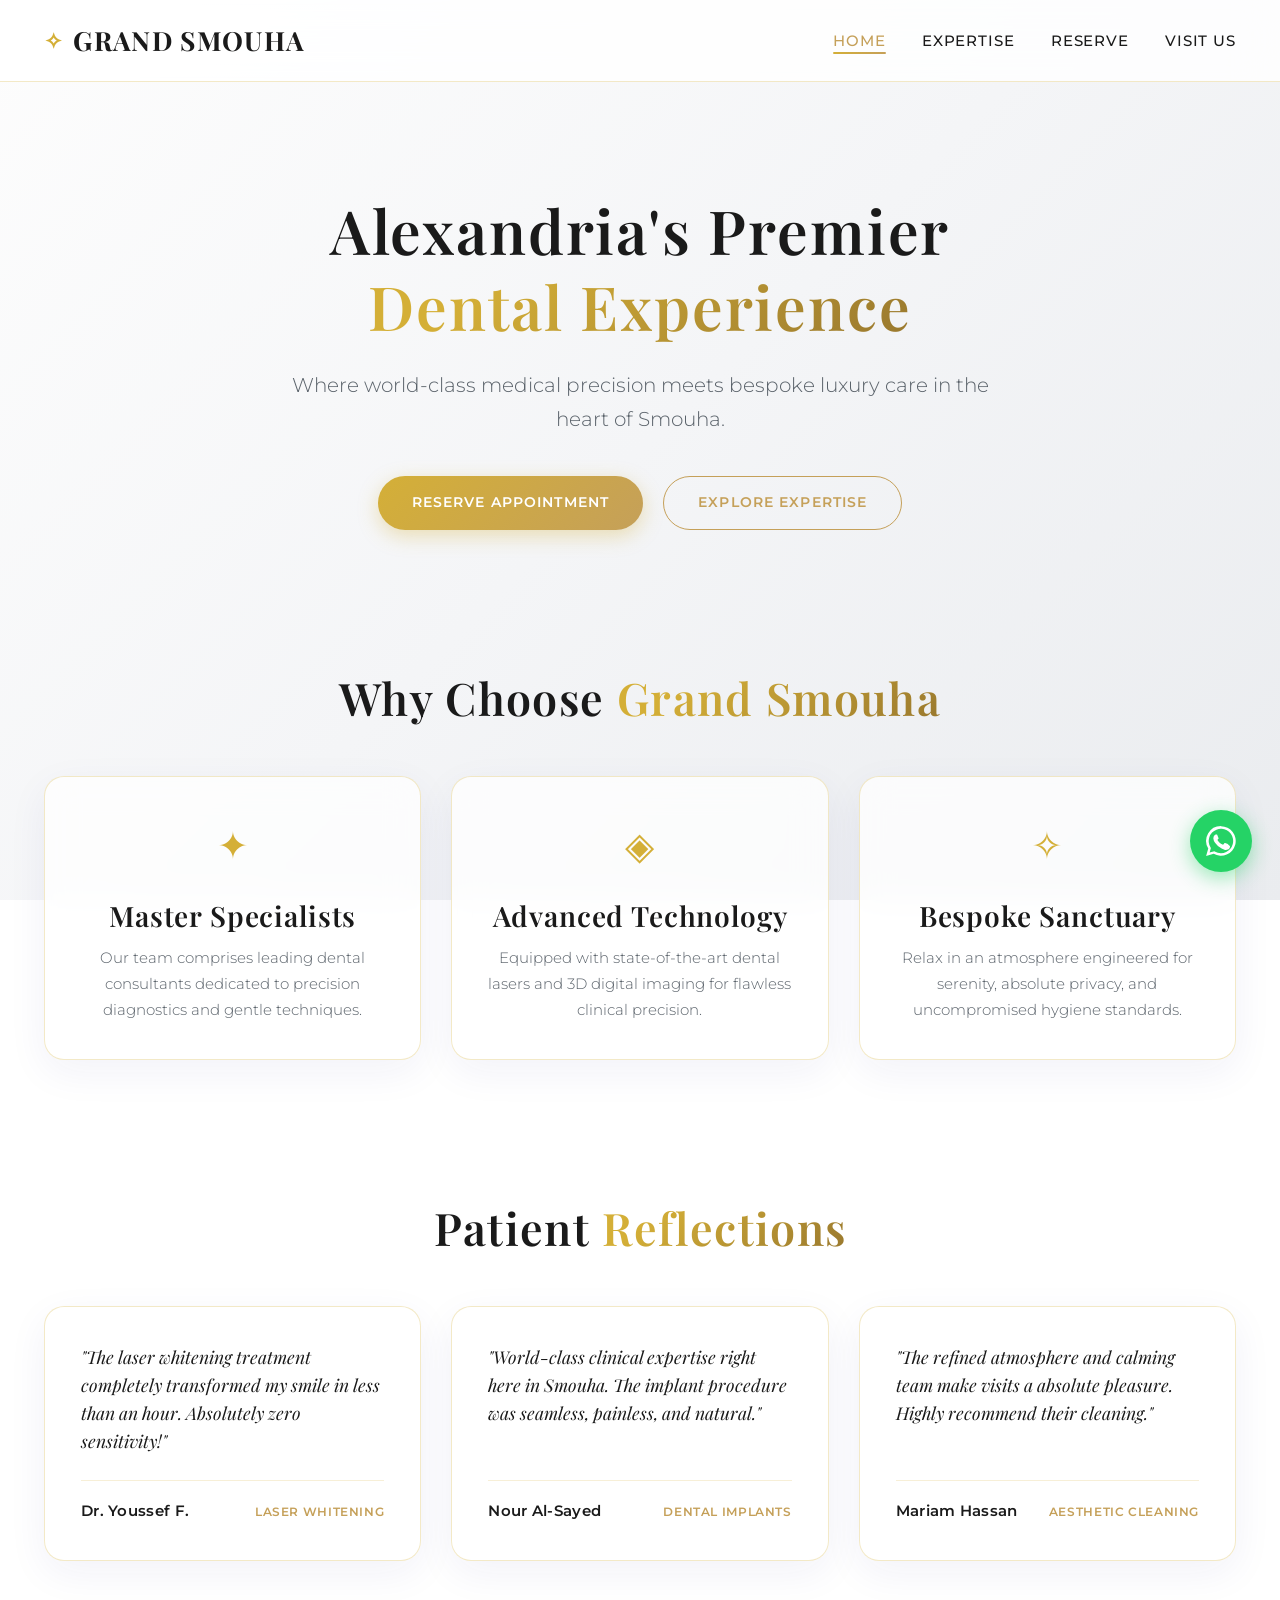
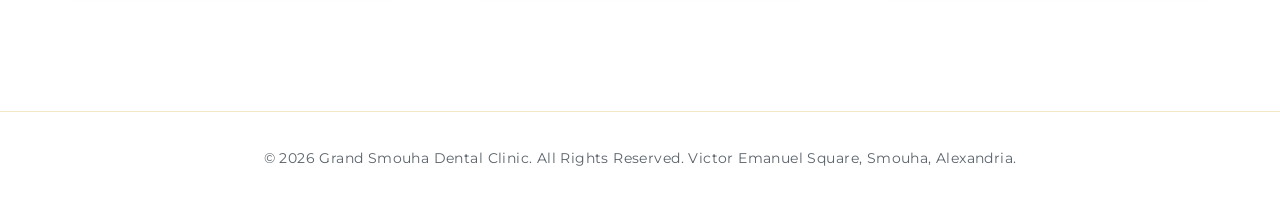
==== index.html @ 36caf109 "Add files via upload" ====
<!DOCTYPE html>
<html lang="en">
<head>
  <meta charset="UTF-8">
  <meta name="viewport" content="width=device-width, initial-scale=1.0">
  <title>Grand Smouha Dental Clinic | Luxury Dental Care Alexandria</title>
  <link rel="stylesheet" href="style.css">
</head>
<body>

  <!-- Navigation Header -->
  <header class="header">
    <div class="container nav-wrapper">
      <a href="index.html" class="logo">
        <span class="logo-sparkle">✧</span> Grand Smouha
      </a>
      
      <input type="checkbox" id="nav-toggle" class="nav-toggle">
      <label for="nav-toggle" class="nav-toggle-label">
        <span></span>
        <span></span>
        <span></span>
      </label>

      <nav>
        <ul class="nav-links">
          <li><a href="index.html" class="active">Home</a></li>
          <li><a href="services.html">Expertise</a></li>
          <li><a href="booking.html">Reserve</a></li>
          <li><a href="contact.html">Visit Us</a></li>
        </ul>
      </nav>
    </div>
  </header>

  <main>
    <!-- Hero Section -->
    <section class="hero">
      <div class="container hero-content">
        <h1>Alexandria's Premier <br><span class="gold-text">Dental Experience</span></h1>
        <p>Where world-class medical precision meets bespoke luxury care in the heart of Smouha.</p>
        <div class="hero-buttons">
          <a href="booking.html" class="btn btn-primary">Reserve Appointment</a>
          <a href="services.html" class="btn btn-outline">Explore Expertise</a>
        </div>
      </div>
    </section>

    <!-- Why Choose Us -->
    <section class="section">
      <div class="container">
        <h2 class="section-title">Why Choose <span class="gold-text">Grand Smouha</span></h2>
        <div class="grid-3">
          <div class="glass-card feature-card">
            <div class="feature-icon">✦</div>
            <h3>Master Specialists</h3>
            <p>Our team comprises leading dental consultants dedicated to precision diagnostics and gentle techniques.</p>
          </div>
          <div class="glass-card feature-card">
            <div class="feature-icon">◈</div>
            <h3>Advanced Technology</h3>
            <p>Equipped with state-of-the-art dental lasers and 3D digital imaging for flawless clinical precision.</p>
          </div>
          <div class="glass-card feature-card">
            <div class="feature-icon">✧</div>
            <h3>Bespoke Sanctuary</h3>
            <p>Relax in an atmosphere engineered for serenity, absolute privacy, and uncompromised hygiene standards.</p>
          </div>
        </div>
      </div>
    </section>

    <!-- Testimonials Section -->
    <section class="section">
      <div class="container">
        <h2 class="section-title">Patient <span class="gold-text">Reflections</span></h2>
        <div class="grid-3">
          <div class="glass-card testimonial-card">
            <p class="quote">"The laser whitening treatment completely transformed my smile in less than an hour. Absolutely zero sensitivity!"</p>
            <div class="patient-info">
              <span class="patient-name">Dr. Youssef F.</span>
              <span class="procedure-tag">Laser Whitening</span>
            </div>
          </div>
          <div class="glass-card testimonial-card">
            <p class="quote">"World-class clinical expertise right here in Smouha. The implant procedure was seamless, painless, and natural."</p>
            <div class="patient-info">
              <span class="patient-name">Nour Al-Sayed</span>
              <span class="procedure-tag">Dental Implants</span>
            </div>
          </div>
          <div class="glass-card testimonial-card">
            <p class="quote">"The refined atmosphere and calming team make visits a absolute pleasure. Highly recommend their cleaning."</p>
            <div class="patient-info">
              <span class="patient-name">Mariam Hassan</span>
              <span class="procedure-tag">Aesthetic Cleaning</span>
            </div>
          </div>
        </div>
      </div>
    </section>
  </main>

  <!-- Floating WhatsApp Widget -->
  <a href="https://wa.me/201111440043" class="whatsapp-widget" target="_blank" rel="noopener noreferrer" aria-label="Chat on WhatsApp">
    <svg class="whatsapp-icon" viewBox="0 0 32 32">
      <path d="M16 2a13.94 13.94 0 0 0-12 21.1L2 30l7.1-1.9A13.94 13.94 0 1 0 16 2zm0 25.5a11.5 11.5 0 0 1-5.9-1.6l-.4-.2-4.4 1.1 1.2-4.3-.3-.4a11.5 11.5 0 1 1 9.8 5.4zm6.3-8.6c-.3-.2-2-.9-2.3-1s-.6-.2-.8.2-.9 1.1-1.1 1.3-.4.2-.7 0a9.2 9.2 0 0 1-2.7-1.7 10.1 10.1 0 0 1-1.9-2.3c-.2-.3 0-.5.1-.7l.5-.6c.1-.2.2-.3.3-.5a.4.4 0 0 0 0-.4c-.1-.2-.8-2-1.1-2.7s-.6-.6-.8-.6h-.7a1.4 1.4 0 0 0-1 .5 4.3 4.3 0 0 0-1.3 3.2 7.5 7.5 0 0 0 1.6 4 17.2 17.2 0 0 0 6.6 5.8c.9.4 1.6.6 2.2.8a5.2 5.2 0 0 0 2.4.1 3.9 3.9 0 0 0 2.6-1.8 3.2 3.2 0 0 0 .2-1.8c-.1-.2-.4-.3-.7-.5z"/>
    </svg>
  </a>

  <!-- Footer -->
  <footer class="footer">
    <div class="container">
      <p>&copy; 2026 Grand Smouha Dental Clinic. All Rights Reserved. Victor Emanuel Square, Smouha, Alexandria.</p>
    </div>
  </footer>

</body>
</html>
---- style.css ----
/* ==========================================================================
   Grand Smouha Dental Clinic - Unified Upgraded Stylesheet
   Typography: Playfair Display (Luxury Serif) + Montserrat (Modern Sans-Serif)
   ========================================================================== */

@import url('https://fonts.googleapis.com/css2?family=Montserrat:wght@300;400;500;600;700&family=Playfair+Display:ital,wght@0,400;0,500;0,600;0,700;1,400&display=swap');

:root {
  --primary-gold: #c5a059;
  --gold-accent: #d4af37;
  --gold-light: #f4e8c1;
  --gold-gradient: linear-gradient(135deg, #d4af37 0%, #c5a059 100%);
  --gold-text-gradient: linear-gradient(135deg, #d4af37 20%, #99782e 100%);
  --bg-gradient: linear-gradient(135deg, #fdfdfd 0%, #f4f5f7 50%, #eaecef 100%);
  --glass-bg: rgba(255, 255, 255, 0.75);
  --glass-bg-hover: rgba(255, 255, 255, 0.92);
  --glass-border: rgba(212, 175, 55, 0.28);
  --glass-shadow: 0 12px 40px 0 rgba(31, 38, 135, 0.06);
  --text-dark: #1a1a1a;
  --text-muted: #5a626a;
  --text-light: #ffffff;
  --font-heading: 'Playfair Display', Georgia, serif;
  --font-body: 'Montserrat', -apple-system, BlinkMacSystemFont, sans-serif;
  --transition: all 0.35s cubic-bezier(0.16, 1, 0.3, 1);
}

* {
  margin: 0;
  padding: 0;
  box-sizing: border-box;
}

html {
  scroll-behavior: smooth;
}

body {
  background: var(--bg-gradient);
  background-attachment: fixed;
  color: var(--text-dark);
  font-family: var(--font-body);
  font-weight: 400;
  line-height: 1.7;
  min-height: 100vh;
  display: flex;
  flex-direction: column;
  overflow-x: hidden;
  -webkit-font-smoothing: antialiased;
}

/* --- Container & Layout --- */
.container {
  max-width: 1240px;
  margin: 0 auto;
  padding: 0 24px;
  width: 100%;
}

main {
  flex: 1;
}

/* --- Glassmorphism Card Component --- */
.glass-card {
  background: var(--glass-bg);
  backdrop-filter: blur(16px);
  -webkit-backdrop-filter: blur(16px);
  border: 1px solid var(--glass-border);
  border-radius: 20px;
  box-shadow: var(--glass-shadow);
  padding: 36px;
  transition: var(--transition);
}

.glass-card:hover {
  background: var(--glass-bg-hover);
  border-color: var(--gold-accent);
  transform: translateY(-6px);
  box-shadow: 0 18px 45px 0 rgba(212, 175, 55, 0.12);
}

/* --- Typography --- */
h1, h2, h3, h4 {
  font-family: var(--font-heading);
  color: var(--text-dark);
  font-weight: 600;
  letter-spacing: 0.03em;
  line-height: 1.25;
}

h1 {
  font-size: clamp(2.2rem, 4.5vw + 1rem, 3.8rem);
}

h2 {
  font-size: clamp(1.8rem, 3vw + 1rem, 2.8rem);
}

h3 {
  font-size: clamp(1.3rem, 1.5vw + 1rem, 1.75rem);
}

.gold-text {
  background: var(--gold-text-gradient);
  -webkit-background-clip: text;
  -webkit-text-fill-color: transparent;
  display: inline-block;
}

/* --- Navigation Header --- */
.header {
  position: sticky;
  top: 0;
  z-index: 1000;
  background: rgba(255, 255, 255, 0.82);
  backdrop-filter: blur(20px);
  -webkit-backdrop-filter: blur(20px);
  border-bottom: 1px solid var(--glass-border);
  padding: 18px 0;
  transition: var(--transition);
}

.nav-wrapper {
  display: flex;
  justify-content: space-between;
  align-items: center;
}

.logo {
  font-family: var(--font-heading);
  font-size: 1.65rem;
  font-weight: 700;
  text-decoration: none;
  color: var(--text-dark);
  display: flex;
  align-items: center;
  gap: 10px;
  letter-spacing: 0.05em;
  text-transform: uppercase;
}

.logo-sparkle {
  color: var(--gold-accent);
  font-size: 1.4rem;
}

.nav-links {
  display: flex;
  list-style: none;
  gap: 36px;
  align-items: center;
}

.nav-links a {
  text-decoration: none;
  color: var(--text-dark);
  font-family: var(--font-body);
  font-size: 0.92rem;
  font-weight: 500;
  letter-spacing: 0.06em;
  text-transform: uppercase;
  transition: var(--transition);
  position: relative;
  padding: 4px 0;
}

.nav-links a:hover,
.nav-links a.active {
  color: var(--primary-gold);
}

.nav-links a.active::after,
.nav-links a:hover::after {
  content: '';
  position: absolute;
  bottom: 0;
  left: 0;
  width: 100%;
  height: 2px;
  background: var(--gold-gradient);
  border-radius: 2px;
}

/* Mobile Nav Toggle (Pure CSS) */
.nav-toggle {
  display: none;
}

.nav-toggle-label {
  display: none;
  flex-direction: column;
  justify-content: space-between;
  width: 28px;
  height: 19px;
  cursor: pointer;
  z-index: 1001;
}

.nav-toggle-label span {
  height: 2px;
  width: 100%;
  background-color: var(--text-dark);
  border-radius: 2px;
  transition: var(--transition);
}

/* --- Buttons --- */
.btn {
  display: inline-flex;
  align-items: center;
  justify-content: center;
  padding: 14px 34px;
  border-radius: 50px;
  font-family: var(--font-body);
  font-size: 0.88rem;
  font-weight: 600;
  letter-spacing: 0.08em;
  text-transform: uppercase;
  text-decoration: none;
  cursor: pointer;
  border: none;
  transition: var(--transition);
  text-align: center;
}

.btn-primary {
  background: var(--gold-gradient);
  color: var(--text-light);
  box-shadow: 0 6px 20px rgba(212, 175, 55, 0.35);
}

.btn-primary:hover {
  box-shadow: 0 8px 25px rgba(212, 175, 55, 0.55);
  transform: translateY(-2px);
}

.btn-outline {
  background: transparent;
  color: var(--primary-gold);
  border: 1.5px solid var(--primary-gold);
}

.btn-outline:hover {
  background: var(--primary-gold);
  color: var(--text-light);
  transform: translateY(-2px);
}

/* --- Hero Section --- */
.hero {
  padding: 110px 0 70px;
  text-align: center;
}

.hero-content {
  max-width: 860px;
  margin: 0 auto;
}

.hero h1 {
  margin-bottom: 24px;
}

.hero p {
  font-size: clamp(1rem, 1.2vw + 0.8rem, 1.25rem);
  color: var(--text-muted);
  font-weight: 300;
  margin-bottom: 40px;
  max-width: 720px;
  margin-left: auto;
  margin-right: auto;
}

.hero-buttons {
  display: flex;
  justify-content: center;
  gap: 20px;
  flex-wrap: wrap;
}

/* --- Sections & Layout Grids --- */
.section {
  padding: 70px 0;
}

.section-title {
  text-align: center;
  margin-bottom: 50px;
}

.grid-3 {
  display: grid;
  grid-template-columns: repeat(auto-fit, minmax(310px, 1fr));
  gap: 30px;
}

.grid-2 {
  display: grid;
  grid-template-columns: repeat(auto-fit, minmax(380px, 1fr));
  gap: 35px;
}

/* --- Feature & Service Cards --- */
.feature-card {
  text-align: center;
}

.feature-icon {
  font-size: 2.4rem;
  color: var(--gold-accent);
  margin-bottom: 20px;
}

.feature-card h3 {
  margin-bottom: 12px;
}

.feature-card p {
  font-size: 0.95rem;
  color: var(--text-muted);
  font-weight: 300;
}

.service-badge {
  display: inline-block;
  padding: 6px 16px;
  background: rgba(212, 175, 55, 0.12);
  border: 1px solid rgba(212, 175, 55, 0.3);
  color: var(--primary-gold);
  font-size: 0.75rem;
  font-weight: 600;
  letter-spacing: 0.12em;
  text-transform: uppercase;
  border-radius: 30px;
  margin-bottom: 20px;
}

.service-card {
  display: flex;
  flex-direction: column;
  justify-content: space-between;
}

.service-card h3 {
  margin-bottom: 14px;
}

.service-card p {
  color: var(--text-muted);
  font-size: 0.95rem;
  font-weight: 300;
  margin-bottom: 28px;
}

/* --- Testimonials --- */
.testimonial-card {
  display: flex;
  flex-direction: column;
  justify-content: space-between;
}

.quote {
  font-family: var(--font-heading);
  font-style: italic;
  font-size: 1.1rem;
  color: var(--text-dark);
  margin-bottom: 25px;
  line-height: 1.6;
}

.patient-info {
  display: flex;
  align-items: center;
  justify-content: space-between;
  border-top: 1px solid rgba(212, 175, 55, 0.2);
  padding-top: 18px;
}

.patient-name {
  font-weight: 600;
  font-size: 0.92rem;
  letter-spacing: 0.02em;
}

.procedure-tag {
  font-size: 0.78rem;
  color: var(--primary-gold);
  font-weight: 600;
  letter-spacing: 0.05em;
  text-transform: uppercase;
}

/* --- Form Elements --- */
.form-group {
  margin-bottom: 24px;
}

.form-group label {
  display: block;
  margin-bottom: 8px;
  font-size: 0.85rem;
  font-weight: 600;
  letter-spacing: 0.05em;
  text-transform: uppercase;
  color: var(--text-dark);
}

.form-control {
  width: 100%;
  padding: 14px 18px;
  border-radius: 10px;
  border: 1px solid rgba(0, 0, 0, 0.12);
  background: rgba(255, 255, 255, 0.85);
  font-family: var(--font-body);
  font-size: 0.95rem;
  color: var(--text-dark);
  transition: var(--transition);
}

.form-control:focus {
  outline: none;
  border-color: var(--gold-accent);
  background: #ffffff;
  box-shadow: 0 0 0 4px rgba(212, 175, 55, 0.18);
}

/* --- Floating WhatsApp Widget --- */
.whatsapp-widget {
  position: fixed;
  bottom: 28px;
  right: 28px;
  width: 62px;
  height: 62px;
  background-color: #25d366;
  color: #fff;
  border-radius: 50%;
  display: flex;
  align-items: center;
  justify-content: center;
  box-shadow: 0 6px 20px rgba(37, 211, 102, 0.45);
  text-decoration: none;
  z-index: 9999;
  transition: var(--transition);
}

.whatsapp-widget:hover {
  transform: scale(1.1);
  box-shadow: 0 8px 25px rgba(37, 211, 102, 0.65);
}

.whatsapp-icon {
  width: 34px;
  height: 34px;
  fill: currentColor;
}

/* --- Footer --- */
.footer {
  background: rgba(255, 255, 255, 0.88);
  border-top: 1px solid var(--glass-border);
  padding: 35px 0;
  margin-top: 80px;
  text-align: center;
  color: var(--text-muted);
  font-size: 0.85rem;
  letter-spacing: 0.03em;
}

/* --- Responsive Layout Rules --- */
@media (max-width: 900px) {
  .nav-toggle-label {
    display: flex;
  }

  .nav-links {
    position: absolute;
    top: 100%;
    left: 0;
    right: 0;
    background: rgba(255, 255, 255, 0.96);
    backdrop-filter: blur(20px);
    -webkit-backdrop-filter: blur(20px);
    border-bottom: 1px solid var(--glass-border);
    flex-direction: column;
    padding: 25px 0;
    gap: 20px;
    max-height: 0;
    overflow: hidden;
    opacity: 0;
    transition: all 0.4s ease-in-out;
  }

  .nav-toggle:checked ~ .nav-links {
    max-height: 300px;
    opacity: 1;
  }

  .nav-toggle:checked ~ .nav-toggle-label span:nth-child(1) {
    transform: rotate(45deg) translate(5px, 6px);
  }
  .nav-toggle:checked ~ .nav-toggle-label span:nth-child(2) {
    opacity: 0;
  }
  .nav-toggle:checked ~ .nav-toggle-label span:nth-child(3) {
    transform: rotate(-45deg) translate(5px, -6px);
  }
}

@media (max-width: 768px) {
  .hero {
    padding: 80px 0 50px;
  }

  .grid-2, .grid-3 {
    grid-template-columns: 1fr;
  }

  .glass-card {
    padding: 28px 22px;
  }

  .hero-buttons {
    flex-direction: column;
    width: 100%;
  }

  .btn {
    width: 100%;
  }

  .whatsapp-widget {
    bottom: 20px;
    right: 20px;
    width: 54px;
    height: 54px;
  }

  .whatsapp-icon {
    width: 28px;
    height: 28px;
  }
}
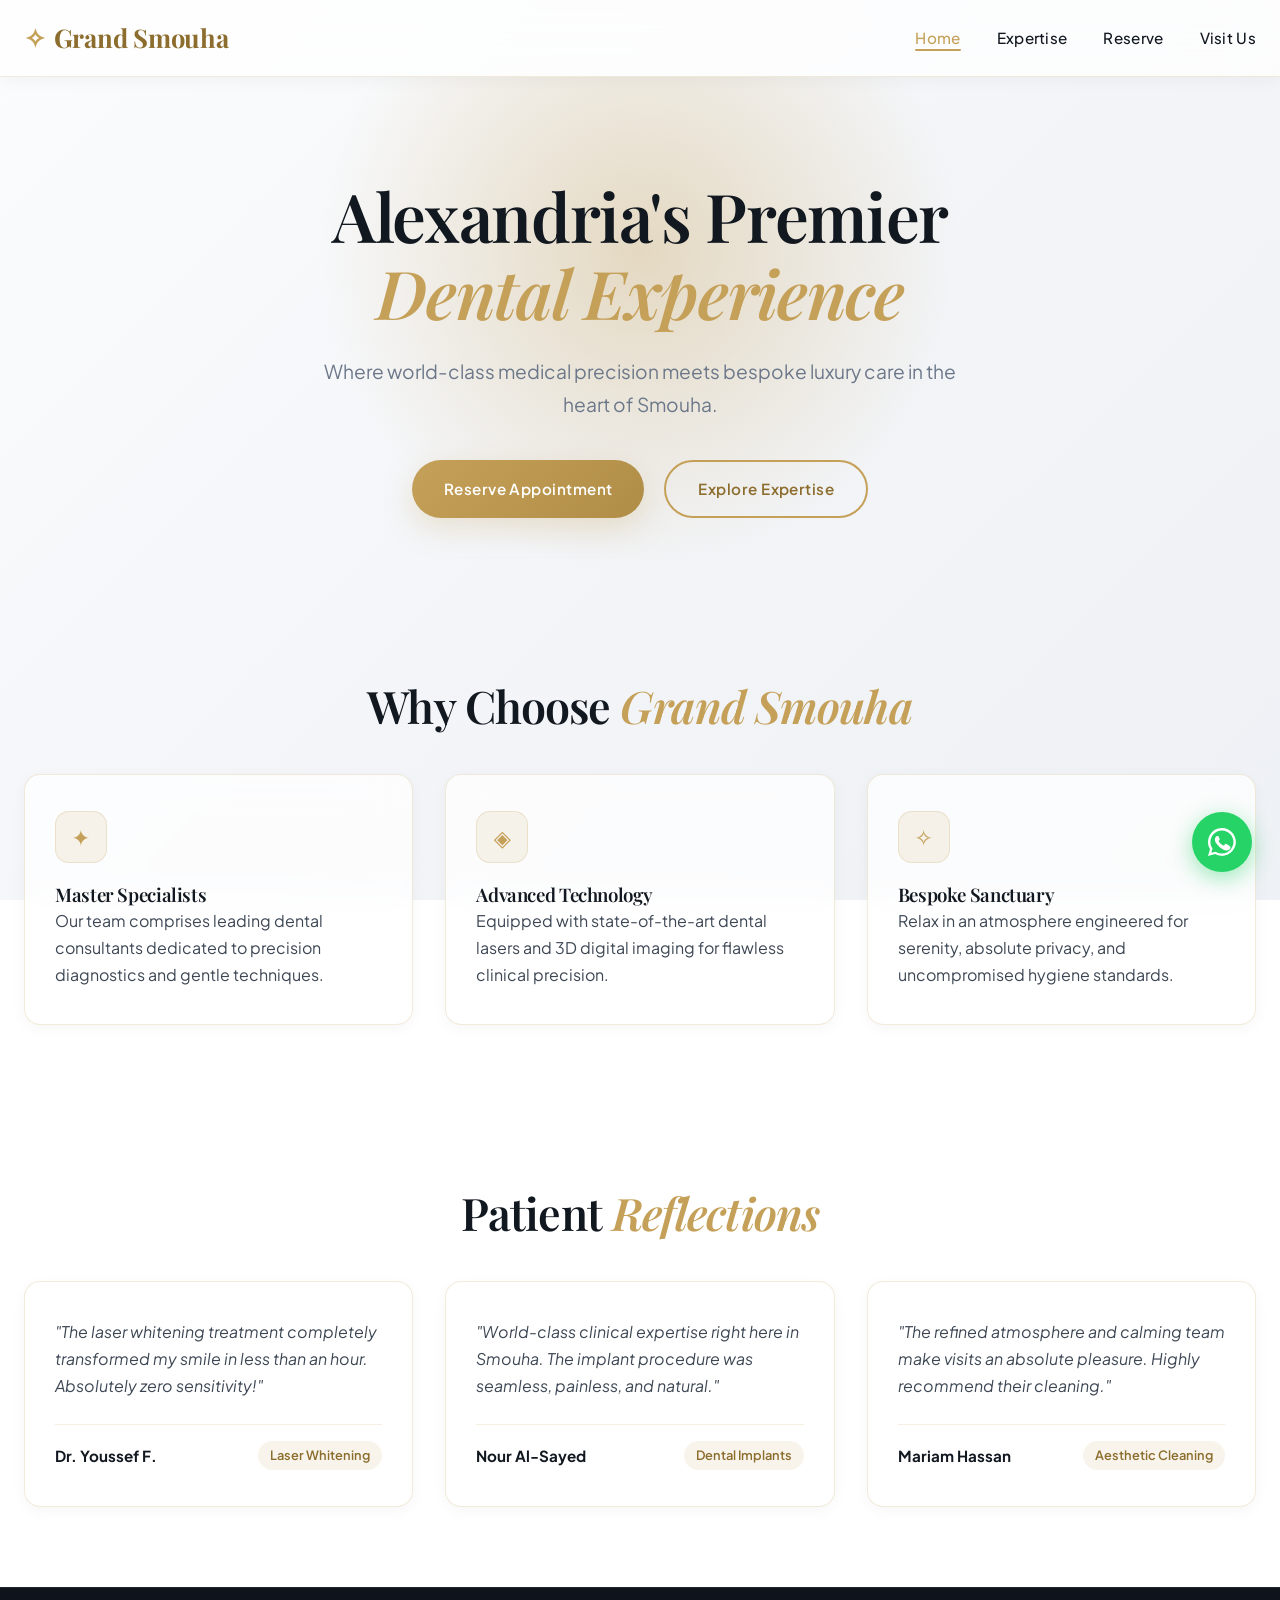
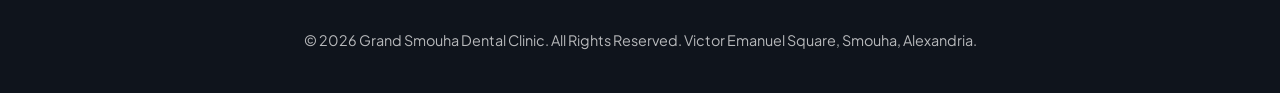
==== commit e34631a4: "Add files via upload" ====
--- a/index.html
+++ b/index.html
@@ -90,7 +90,7 @@
             </div>
           </div>
           <div class="glass-card testimonial-card">
-            <p class="quote">"The refined atmosphere and calming team make visits a absolute pleasure. Highly recommend their cleaning."</p>
+            <p class="quote">"The refined atmosphere and calming team make visits an absolute pleasure. Highly recommend their cleaning."</p>
             <div class="patient-info">
               <span class="patient-name">Mariam Hassan</span>
               <span class="procedure-tag">Aesthetic Cleaning</span>
--- a/style.css
+++ b/style.css
@@ -1,123 +1,149 @@
 /* ==========================================================================
-   Grand Smouha Dental Clinic - Unified Upgraded Stylesheet
-   Typography: Playfair Display (Luxury Serif) + Montserrat (Modern Sans-Serif)
+   Grand Smouha Dental Clinic - Complete Master Stylesheet
+   Luxury Glassmorphic Design System (Gold & Pearl White Theme)
    ========================================================================== */
 
-@import url('https://fonts.googleapis.com/css2?family=Montserrat:wght@300;400;500;600;700&family=Playfair+Display:ital,wght@0,400;0,500;0,600;0,700;1,400&display=swap');
-
+@import url('https://fonts.googleapis.com/css2?family=Plus+Jakarta+Sans:wght@300;400;500;600;700;800&family=Playfair+Display:ital,wght@0,500;0,600;0,700;1,400&display=swap');
+
+/* --- 1. CSS Custom Properties & Design Tokens --- */
 :root {
+  /* Color Palette */
   --primary-gold: #c5a059;
-  --gold-accent: #d4af37;
-  --gold-light: #f4e8c1;
-  --gold-gradient: linear-gradient(135deg, #d4af37 0%, #c5a059 100%);
-  --gold-text-gradient: linear-gradient(135deg, #d4af37 20%, #99782e 100%);
-  --bg-gradient: linear-gradient(135deg, #fdfdfd 0%, #f4f5f7 50%, #eaecef 100%);
+  --gold-light: #dfc285;
+  --gold-hover: #b08d46;
+  --dark-gold: #8c6d2e;
+  --gold-glow: rgba(197, 160, 89, 0.35);
+  
+  --bg-gradient: linear-gradient(135deg, #fbfcfd 0%, #f3f5f8 50%, #eef1f5 100%);
+  --bg-card: rgba(255, 255, 255, 0.72);
+  --bg-card-hover: rgba(255, 255, 255, 0.88);
   --glass-bg: rgba(255, 255, 255, 0.75);
-  --glass-bg-hover: rgba(255, 255, 255, 0.92);
-  --glass-border: rgba(212, 175, 55, 0.28);
-  --glass-shadow: 0 12px 40px 0 rgba(31, 38, 135, 0.06);
-  --text-dark: #1a1a1a;
-  --text-muted: #5a626a;
-  --text-light: #ffffff;
+  --glass-border: rgba(197, 160, 89, 0.22);
+  --glass-border-light: rgba(255, 255, 255, 0.6);
+  
+  --text-dark: #121820;
+  --text-body: #3d4754;
+  --text-muted: #6c788a;
+  --white: #ffffff;
+  
+  /* Typography */
   --font-heading: 'Playfair Display', Georgia, serif;
-  --font-body: 'Montserrat', -apple-system, BlinkMacSystemFont, sans-serif;
-  --transition: all 0.35s cubic-bezier(0.16, 1, 0.3, 1);
-}
-
-* {
+  --font-body: 'Plus Jakarta Sans', system-ui, -apple-system, sans-serif;
+  
+  /* Shadows & Elevations */
+  --shadow-sm: 0 4px 15px rgba(18, 24, 32, 0.04);
+  --shadow-md: 0 8px 30px rgba(18, 24, 32, 0.08);
+  --shadow-lg: 0 16px 45px rgba(18, 24, 32, 0.12);
+  --shadow-gold: 0 10px 30px rgba(197, 160, 89, 0.25);
+  
+  /* Layout & Animation Dynamics */
+  --border-radius-sm: 8px;
+  --border-radius-md: 16px;
+  --border-radius-lg: 24px;
+  --border-radius-full: 9999px;
+  --transition-fast: all 0.2s cubic-bezier(0.4, 0, 0.2, 1);
+  --transition-smooth: all 0.35s cubic-bezier(0.4, 0, 0.2, 1);
+  --transition-bounce: all 0.5s cubic-bezier(0.68, -0.55, 0.265, 1.55);
+}
+
+/* --- 2. Global Reset & Base Typography --- */
+*, *::before, *::after {
+  box-sizing: border-box;
   margin: 0;
   padding: 0;
-  box-sizing: border-box;
 }
 
 html {
   scroll-behavior: smooth;
+  font-size: 16px;
+  -webkit-text-size-adjust: 100%;
 }
 
 body {
+  font-family: var(--font-body);
   background: var(--bg-gradient);
   background-attachment: fixed;
-  color: var(--text-dark);
-  font-family: var(--font-body);
-  font-weight: 400;
+  color: var(--text-body);
   line-height: 1.7;
   min-height: 100vh;
-  display: flex;
-  flex-direction: column;
   overflow-x: hidden;
   -webkit-font-smoothing: antialiased;
-}
-
-/* --- Container & Layout --- */
+  -moz-osx-font-smoothing: grayscale;
+}
+
+h1, h2, h3, h4, h5, h6 {
+  font-family: var(--font-heading);
+  color: var(--text-dark);
+  line-height: 1.25;
+  font-weight: 600;
+  letter-spacing: -0.02em;
+}
+
+p {
+  margin-bottom: 1rem;
+}
+
+p:last-child {
+  margin-bottom: 0;
+}
+
+a {
+  text-decoration: none;
+  color: inherit;
+  transition: var(--transition-smooth);
+}
+
+ul, ol {
+  list-style: none;
+}
+
+img {
+  max-width: 100%;
+  height: auto;
+  display: block;
+  object-fit: cover;
+}
+
+/* --- 3. Layout Utilities --- */
 .container {
-  max-width: 1240px;
+  width: 100%;
+  max-width: 1280px;
   margin: 0 auto;
   padding: 0 24px;
-  width: 100%;
-}
-
-main {
-  flex: 1;
-}
-
-/* --- Glassmorphism Card Component --- */
-.glass-card {
-  background: var(--glass-bg);
-  backdrop-filter: blur(16px);
-  -webkit-backdrop-filter: blur(16px);
-  border: 1px solid var(--glass-border);
-  border-radius: 20px;
-  box-shadow: var(--glass-shadow);
-  padding: 36px;
-  transition: var(--transition);
-}
-
-.glass-card:hover {
-  background: var(--glass-bg-hover);
-  border-color: var(--gold-accent);
-  transform: translateY(-6px);
-  box-shadow: 0 18px 45px 0 rgba(212, 175, 55, 0.12);
-}
-
-/* --- Typography --- */
-h1, h2, h3, h4 {
-  font-family: var(--font-heading);
-  color: var(--text-dark);
-  font-weight: 600;
-  letter-spacing: 0.03em;
-  line-height: 1.25;
-}
-
-h1 {
-  font-size: clamp(2.2rem, 4.5vw + 1rem, 3.8rem);
-}
-
-h2 {
-  font-size: clamp(1.8rem, 3vw + 1rem, 2.8rem);
-}
-
-h3 {
-  font-size: clamp(1.3rem, 1.5vw + 1rem, 1.75rem);
 }
 
 .gold-text {
-  background: var(--gold-text-gradient);
-  -webkit-background-clip: text;
-  -webkit-text-fill-color: transparent;
-  display: inline-block;
-}
-
-/* --- Navigation Header --- */
-.header {
+  color: var(--primary-gold);
+  font-style: italic;
+}
+
+.grid-2 {
+  display: grid;
+  grid-template-columns: repeat(auto-fit, minmax(320px, 1fr));
+  gap: 32px;
+}
+
+.grid-3 {
+  display: grid;
+  grid-template-columns: repeat(auto-fit, minmax(300px, 1fr));
+  gap: 32px;
+}
+
+/* --- 4. Header & Glassmorphic Navigation Bar --- */
+header {
   position: sticky;
   top: 0;
-  z-index: 1000;
-  background: rgba(255, 255, 255, 0.82);
+  left: 0;
+  right: 0;
+  width: 100%;
+  background: var(--glass-bg);
   backdrop-filter: blur(20px);
   -webkit-backdrop-filter: blur(20px);
   border-bottom: 1px solid var(--glass-border);
-  padding: 18px 0;
-  transition: var(--transition);
+  z-index: 1000;
+  padding: 16px 0;
+  box-shadow: var(--shadow-sm);
+  transition: var(--transition-smooth);
 }
 
 .nav-wrapper {
@@ -127,412 +153,463 @@
 }
 
 .logo {
+  display: flex;
+  align-items: center;
+  gap: 8px;
   font-family: var(--font-heading);
-  font-size: 1.65rem;
+  font-size: 1.6rem;
   font-weight: 700;
-  text-decoration: none;
+  color: var(--dark-gold);
+  letter-spacing: -0.01em;
+}
+
+.logo-sparkle {
+  color: var(--primary-gold);
+}
+
+.nav-toggle {
+  display: none;
+}
+
+nav {
+  display: flex;
+  align-items: center;
+}
+
+.nav-links {
+  display: flex;
+  align-items: center;
+  gap: 36px;
+}
+
+.nav-links li {
+  position: relative;
+}
+
+.nav-links a {
+  font-family: var(--font-body);
+  font-size: 0.95rem;
+  font-weight: 500;
   color: var(--text-dark);
-  display: flex;
-  align-items: center;
-  gap: 10px;
-  letter-spacing: 0.05em;
-  text-transform: uppercase;
-}
-
-.logo-sparkle {
-  color: var(--gold-accent);
-  font-size: 1.4rem;
-}
-
-.nav-links {
-  display: flex;
-  list-style: none;
-  gap: 36px;
-  align-items: center;
-}
-
-.nav-links a {
-  text-decoration: none;
-  color: var(--text-dark);
-  font-family: var(--font-body);
-  font-size: 0.92rem;
-  font-weight: 500;
-  letter-spacing: 0.06em;
-  text-transform: uppercase;
-  transition: var(--transition);
-  position: relative;
-  padding: 4px 0;
-}
-
-.nav-links a:hover,
-.nav-links a.active {
-  color: var(--primary-gold);
-}
-
-.nav-links a.active::after,
-.nav-links a:hover::after {
+  padding: 6px 0;
+  letter-spacing: 0.02em;
+}
+
+.nav-links a::after {
   content: '';
   position: absolute;
   bottom: 0;
   left: 0;
+  width: 0%;
+  height: 2px;
+  background-color: var(--primary-gold);
+  transition: var(--transition-smooth);
+  border-radius: 2px;
+}
+
+.nav-links a:hover,
+.nav-links a.active {
+  color: var(--primary-gold);
+}
+
+.nav-links a:hover::after,
+.nav-links a.active::after {
   width: 100%;
-  height: 2px;
-  background: var(--gold-gradient);
-  border-radius: 2px;
-}
-
-/* Mobile Nav Toggle (Pure CSS) */
-.nav-toggle {
-  display: none;
-}
-
-.nav-toggle-label {
-  display: none;
+}
+
+/* --- 5. Buttons & Interactive UI Components --- */
+.btn {
+  display: inline-flex;
+  align-items: center;
+  justify-content: center;
+  gap: 10px;
+  padding: 14px 32px;
+  border-radius: var(--border-radius-full);
+  font-family: var(--font-body);
+  font-size: 0.95rem;
+  font-weight: 600;
+  letter-spacing: 0.03em;
+  border: none;
+  cursor: pointer;
+  transition: var(--transition-smooth);
+  position: relative;
+  overflow: hidden;
+}
+
+.btn-primary {
+  background: linear-gradient(135deg, var(--primary-gold) 0%, var(--gold-hover) 100%);
+  color: var(--white);
+  box-shadow: var(--shadow-gold);
+}
+
+.btn-primary::before {
+  content: '';
+  position: absolute;
+  top: 0;
+  left: -100%;
+  width: 100%;
+  height: 100%;
+  background: linear-gradient(90deg, transparent, rgba(255, 255, 255, 0.3), transparent);
+  transition: 0.6s ease;
+}
+
+.btn-primary:hover::before {
+  left: 100%;
+}
+
+.btn-primary:hover {
+  transform: translateY(-3px);
+  box-shadow: 0 12px 35px rgba(197, 160, 89, 0.4);
+}
+
+.btn-outline {
+  background: transparent;
+  color: var(--dark-gold);
+  border: 2px solid var(--primary-gold);
+  box-shadow: none;
+}
+
+.btn-outline:hover {
+  background: var(--primary-gold);
+  color: var(--white);
+  box-shadow: var(--shadow-gold);
+  transform: translateY(-3px);
+}
+
+/* --- 6. Hero Section --- */
+.hero {
+  position: relative;
+  padding: 100px 0 80px;
+  text-align: center;
+  display: flex;
+  flex-direction: column;
+  align-items: center;
+  justify-content: center;
+  overflow: hidden;
+}
+
+.hero::before {
+  content: '';
+  position: absolute;
+  top: -150px;
+  left: 50%;
+  transform: translateX(-50%);
+  width: 650px;
+  height: 650px;
+  background: radial-gradient(circle, var(--gold-glow) 0%, rgba(255, 255, 255, 0) 70%);
+  pointer-events: none;
+  z-index: 0;
+}
+
+.hero-content {
+  position: relative;
+  z-index: 1;
+  max-width: 820px;
+}
+
+.hero h1 {
+  font-size: clamp(2.4rem, 5vw + 1rem, 4.2rem);
+  color: var(--text-dark);
+  margin-bottom: 24px;
+  line-height: 1.15;
+}
+
+.hero p {
+  font-size: 1.2rem;
+  color: var(--text-muted);
+  max-width: 680px;
+  margin: 0 auto 40px;
+}
+
+.hero-buttons {
+  display: flex;
+  gap: 20px;
+  justify-content: center;
+  flex-wrap: wrap;
+}
+
+/* --- 7. Glassmorphism Cards & Sections --- */
+.section {
+  padding: 80px 0;
+}
+
+.section-title {
+  font-size: clamp(2rem, 3.5vw + 1rem, 2.8rem);
+  margin-bottom: 40px;
+  color: var(--text-dark);
+  text-align: center;
+}
+
+.glass-card {
+  background: var(--bg-card);
+  backdrop-filter: blur(16px);
+  -webkit-backdrop-filter: blur(16px);
+  border: 1px solid var(--glass-border);
+  border-radius: var(--border-radius-md);
+  padding: 36px 30px;
+  box-shadow: var(--shadow-sm);
+  transition: var(--transition-smooth);
+}
+
+.glass-card:hover {
+  background: var(--bg-card-hover);
+  transform: translateY(-6px);
+  box-shadow: var(--shadow-lg);
+  border-color: rgba(197, 160, 89, 0.45);
+}
+
+/* Feature & Testimonial Cards */
+.feature-card {
+  display: flex;
+  flex-direction: column;
+  align-items: flex-start;
+}
+
+.feature-icon {
+  width: 52px;
+  height: 52px;
+  background: rgba(197, 160, 89, 0.12);
+  border: 1px solid var(--glass-border);
+  border-radius: 14px;
+  display: flex;
+  align-items: center;
+  justify-content: center;
+  margin-bottom: 20px;
+  color: var(--primary-gold);
+  font-size: 1.4rem;
+}
+
+.testimonial-card {
+  display: flex;
   flex-direction: column;
   justify-content: space-between;
-  width: 28px;
-  height: 19px;
-  cursor: pointer;
-  z-index: 1001;
-}
-
-.nav-toggle-label span {
-  height: 2px;
-  width: 100%;
-  background-color: var(--text-dark);
-  border-radius: 2px;
-  transition: var(--transition);
-}
-
-/* --- Buttons --- */
-.btn {
-  display: inline-flex;
-  align-items: center;
-  justify-content: center;
-  padding: 14px 34px;
-  border-radius: 50px;
-  font-family: var(--font-body);
-  font-size: 0.88rem;
+}
+
+.testimonial-card .quote {
+  font-style: italic;
+  color: var(--text-body);
+  font-size: 1rem;
+  margin-bottom: 24px;
+}
+
+.patient-info {
+  display: flex;
+  justify-content: space-between;
+  align-items: center;
+  border-top: 1px solid rgba(197, 160, 89, 0.18);
+  padding-top: 16px;
+}
+
+.patient-name {
+  font-weight: 700;
+  color: var(--text-dark);
+  font-size: 0.95rem;
+}
+
+.procedure-tag {
+  font-size: 0.8rem;
+  color: var(--dark-gold);
+  background: rgba(197, 160, 89, 0.12);
+  padding: 4px 12px;
+  border-radius: var(--border-radius-full);
   font-weight: 600;
-  letter-spacing: 0.08em;
-  text-transform: uppercase;
-  text-decoration: none;
-  cursor: pointer;
-  border: none;
-  transition: var(--transition);
-  text-align: center;
-}
-
-.btn-primary {
-  background: var(--gold-gradient);
-  color: var(--text-light);
-  box-shadow: 0 6px 20px rgba(212, 175, 55, 0.35);
-}
-
-.btn-primary:hover {
-  box-shadow: 0 8px 25px rgba(212, 175, 55, 0.55);
-  transform: translateY(-2px);
-}
-
-.btn-outline {
-  background: transparent;
-  color: var(--primary-gold);
-  border: 1.5px solid var(--primary-gold);
-}
-
-.btn-outline:hover {
-  background: var(--primary-gold);
-  color: var(--text-light);
-  transform: translateY(-2px);
-}
-
-/* --- Hero Section --- */
-.hero {
-  padding: 110px 0 70px;
-  text-align: center;
-}
-
-.hero-content {
-  max-width: 860px;
-  margin: 0 auto;
-}
-
-.hero h1 {
-  margin-bottom: 24px;
-}
-
-.hero p {
-  font-size: clamp(1rem, 1.2vw + 0.8rem, 1.25rem);
-  color: var(--text-muted);
-  font-weight: 300;
-  margin-bottom: 40px;
-  max-width: 720px;
-  margin-left: auto;
-  margin-right: auto;
-}
-
-.hero-buttons {
-  display: flex;
-  justify-content: center;
-  gap: 20px;
-  flex-wrap: wrap;
-}
-
-/* --- Sections & Layout Grids --- */
-.section {
-  padding: 70px 0;
-}
-
-.section-title {
-  text-align: center;
-  margin-bottom: 50px;
-}
-
-.grid-3 {
-  display: grid;
-  grid-template-columns: repeat(auto-fit, minmax(310px, 1fr));
-  gap: 30px;
-}
-
-.grid-2 {
-  display: grid;
-  grid-template-columns: repeat(auto-fit, minmax(380px, 1fr));
-  gap: 35px;
-}
-
-/* --- Feature & Service Cards --- */
-.feature-card {
-  text-align: center;
-}
-
-.feature-icon {
-  font-size: 2.4rem;
-  color: var(--gold-accent);
-  margin-bottom: 20px;
-}
-
-.feature-card h3 {
-  margin-bottom: 12px;
-}
-
-.feature-card p {
-  font-size: 0.95rem;
-  color: var(--text-muted);
-  font-weight: 300;
 }
 
 .service-badge {
   display: inline-block;
-  padding: 6px 16px;
-  background: rgba(212, 175, 55, 0.12);
-  border: 1px solid rgba(212, 175, 55, 0.3);
-  color: var(--primary-gold);
-  font-size: 0.75rem;
-  font-weight: 600;
-  letter-spacing: 0.12em;
+  padding: 4px 12px;
+  background: rgba(197, 160, 89, 0.12);
+  border: 1px solid var(--glass-border);
+  border-radius: var(--border-radius-full);
+  color: var(--dark-gold);
+  font-size: 0.78rem;
+  font-weight: 700;
   text-transform: uppercase;
-  border-radius: 30px;
-  margin-bottom: 20px;
-}
-
-.service-card {
-  display: flex;
-  flex-direction: column;
-  justify-content: space-between;
-}
-
-.service-card h3 {
-  margin-bottom: 14px;
-}
-
-.service-card p {
-  color: var(--text-muted);
-  font-size: 0.95rem;
-  font-weight: 300;
-  margin-bottom: 28px;
-}
-
-/* --- Testimonials --- */
-.testimonial-card {
-  display: flex;
-  flex-direction: column;
-  justify-content: space-between;
-}
-
-.quote {
-  font-family: var(--font-heading);
-  font-style: italic;
-  font-size: 1.1rem;
-  color: var(--text-dark);
-  margin-bottom: 25px;
-  line-height: 1.6;
-}
-
-.patient-info {
-  display: flex;
-  align-items: center;
-  justify-content: space-between;
-  border-top: 1px solid rgba(212, 175, 55, 0.2);
-  padding-top: 18px;
-}
-
-.patient-name {
-  font-weight: 600;
-  font-size: 0.92rem;
-  letter-spacing: 0.02em;
-}
-
-.procedure-tag {
-  font-size: 0.78rem;
-  color: var(--primary-gold);
-  font-weight: 600;
-  letter-spacing: 0.05em;
-  text-transform: uppercase;
-}
-
-/* --- Form Elements --- */
-.form-group {
-  margin-bottom: 24px;
+  letter-spacing: 0.06em;
+}
+
+/* --- 8. Booking Form & Inputs --- */
+.glass-form {
+  background: var(--bg-card);
+  backdrop-filter: blur(20px);
+  -webkit-backdrop-filter: blur(20px);
+  border: 1px solid var(--glass-border);
+  border-radius: var(--border-radius-lg);
+  padding: 48px;
+  box-shadow: var(--shadow-md);
+  max-width: 800px;
+  margin: 0 auto;
+}
+
+.form-grid {
+  display: grid;
+  grid-template-columns: 1fr 1fr;
+  gap: 24px;
+}
+
+.form-group-full {
+  grid-column: span 2;
 }
 
 .form-group label {
   display: block;
+  font-size: 0.9rem;
+  font-weight: 600;
+  color: var(--text-dark);
   margin-bottom: 8px;
-  font-size: 0.85rem;
-  font-weight: 600;
-  letter-spacing: 0.05em;
-  text-transform: uppercase;
-  color: var(--text-dark);
 }
 
 .form-control {
   width: 100%;
   padding: 14px 18px;
-  border-radius: 10px;
-  border: 1px solid rgba(0, 0, 0, 0.12);
   background: rgba(255, 255, 255, 0.85);
+  border: 1px solid rgba(0, 0, 0, 0.1);
+  border-radius: var(--border-radius-sm);
   font-family: var(--font-body);
-  font-size: 0.95rem;
+  font-size: 0.98rem;
   color: var(--text-dark);
-  transition: var(--transition);
+  transition: var(--transition-smooth);
 }
 
 .form-control:focus {
   outline: none;
-  border-color: var(--gold-accent);
   background: #ffffff;
-  box-shadow: 0 0 0 4px rgba(212, 175, 55, 0.18);
-}
-
-/* --- Floating WhatsApp Widget --- */
+  border-color: var(--primary-gold);
+  box-shadow: 0 0 0 4px var(--gold-glow);
+}
+
+/* --- 9. Floating WhatsApp Widget --- */
 .whatsapp-widget {
   position: fixed;
   bottom: 28px;
   right: 28px;
-  width: 62px;
-  height: 62px;
+  width: 60px;
+  height: 60px;
   background-color: #25d366;
-  color: #fff;
+  color: #ffffff;
   border-radius: 50%;
   display: flex;
   align-items: center;
   justify-content: center;
-  box-shadow: 0 6px 20px rgba(37, 211, 102, 0.45);
+  box-shadow: 0 6px 22px rgba(37, 211, 102, 0.45);
   text-decoration: none;
   z-index: 9999;
-  transition: var(--transition);
+  transition: var(--transition-bounce);
 }
 
 .whatsapp-widget:hover {
-  transform: scale(1.1);
-  box-shadow: 0 8px 25px rgba(37, 211, 102, 0.65);
+  transform: scale(1.12);
+  box-shadow: 0 10px 28px rgba(37, 211, 102, 0.65);
 }
 
 .whatsapp-icon {
-  width: 34px;
-  height: 34px;
+  width: 32px;
+  height: 32px;
   fill: currentColor;
 }
 
-/* --- Footer --- */
+/* --- 10. Footer Section --- */
 .footer {
-  background: rgba(255, 255, 255, 0.88);
-  border-top: 1px solid var(--glass-border);
-  padding: 35px 0;
-  margin-top: 80px;
+  background: #0f141c;
+  color: rgba(255, 255, 255, 0.7);
+  padding: 40px 0;
+  border-top: 1px solid rgba(255, 255, 255, 0.08);
   text-align: center;
-  color: var(--text-muted);
-  font-size: 0.85rem;
-  letter-spacing: 0.03em;
-}
-
-/* --- Responsive Layout Rules --- */
+  font-size: 0.9rem;
+}
+
+/* --- 11. Mobile Navigation & Responsive Dynamics --- */
 @media (max-width: 900px) {
   .nav-toggle-label {
-    display: flex;
+    display: flex !important;
+    flex-direction: column;
+    justify-content: space-between;
+    width: 28px;
+    height: 20px;
+    cursor: pointer;
+    z-index: 1002;
+  }
+
+  .nav-toggle-label span {
+    display: block;
+    height: 3px;
+    width: 100%;
+    background-color: var(--text-dark);
+    border-radius: 3px;
+    transition: all 0.3s cubic-bezier(0.4, 0, 0.2, 1);
   }
 
   .nav-links {
+    display: none;
     position: absolute;
     top: 100%;
     left: 0;
-    right: 0;
-    background: rgba(255, 255, 255, 0.96);
-    backdrop-filter: blur(20px);
-    -webkit-backdrop-filter: blur(20px);
-    border-bottom: 1px solid var(--glass-border);
+    width: 100%;
+    background: #ffffff;
+    border-bottom: 3px solid var(--primary-gold);
     flex-direction: column;
-    padding: 25px 0;
-    gap: 20px;
-    max-height: 0;
-    overflow: hidden;
-    opacity: 0;
-    transition: all 0.4s ease-in-out;
-  }
-
-  .nav-toggle:checked ~ .nav-links {
-    max-height: 300px;
-    opacity: 1;
+    padding: 10px 0;
+    box-shadow: 0 14px 30px rgba(0, 0, 0, 0.12);
+    z-index: 1001;
+    gap: 0;
+  }
+
+  .nav-links li {
+    width: 100%;
+  }
+
+  .nav-links a {
+    display: block;
+    width: 100%;
+    padding: 16px 24px;
+    text-align: center;
+    font-size: 1.05rem;
+    font-weight: 600;
+  }
+
+  .nav-links a::after {
+    display: none;
+  }
+
+  .nav-toggle:checked ~ nav .nav-links {
+    display: flex !important;
   }
 
   .nav-toggle:checked ~ .nav-toggle-label span:nth-child(1) {
-    transform: rotate(45deg) translate(5px, 6px);
-  }
+    transform: translateY(8.5px) rotate(45deg);
+  }
+
   .nav-toggle:checked ~ .nav-toggle-label span:nth-child(2) {
     opacity: 0;
   }
+
   .nav-toggle:checked ~ .nav-toggle-label span:nth-child(3) {
-    transform: rotate(-45deg) translate(5px, -6px);
-  }
-}
-
-@media (max-width: 768px) {
+    transform: translateY(-8.5px) rotate(-45deg);
+  }
+
+  .form-grid {
+    grid-template-columns: 1fr;
+  }
+  
+  .form-group-full {
+    grid-column: span 1;
+  }
+}
+
+@media (max-width: 600px) {
   .hero {
-    padding: 80px 0 50px;
-  }
-
-  .grid-2, .grid-3 {
-    grid-template-columns: 1fr;
-  }
-
-  .glass-card {
-    padding: 28px 22px;
-  }
-
-  .hero-buttons {
-    flex-direction: column;
-    width: 100%;
-  }
-
-  .btn {
-    width: 100%;
+    padding: 70px 0 50px;
+  }
+
+  .glass-form {
+    padding: 28px 20px;
   }
 
   .whatsapp-widget {
     bottom: 20px;
     right: 20px;
-    width: 54px;
-    height: 54px;
+    width: 52px;
+    height: 52px;
   }
 
   .whatsapp-icon {
